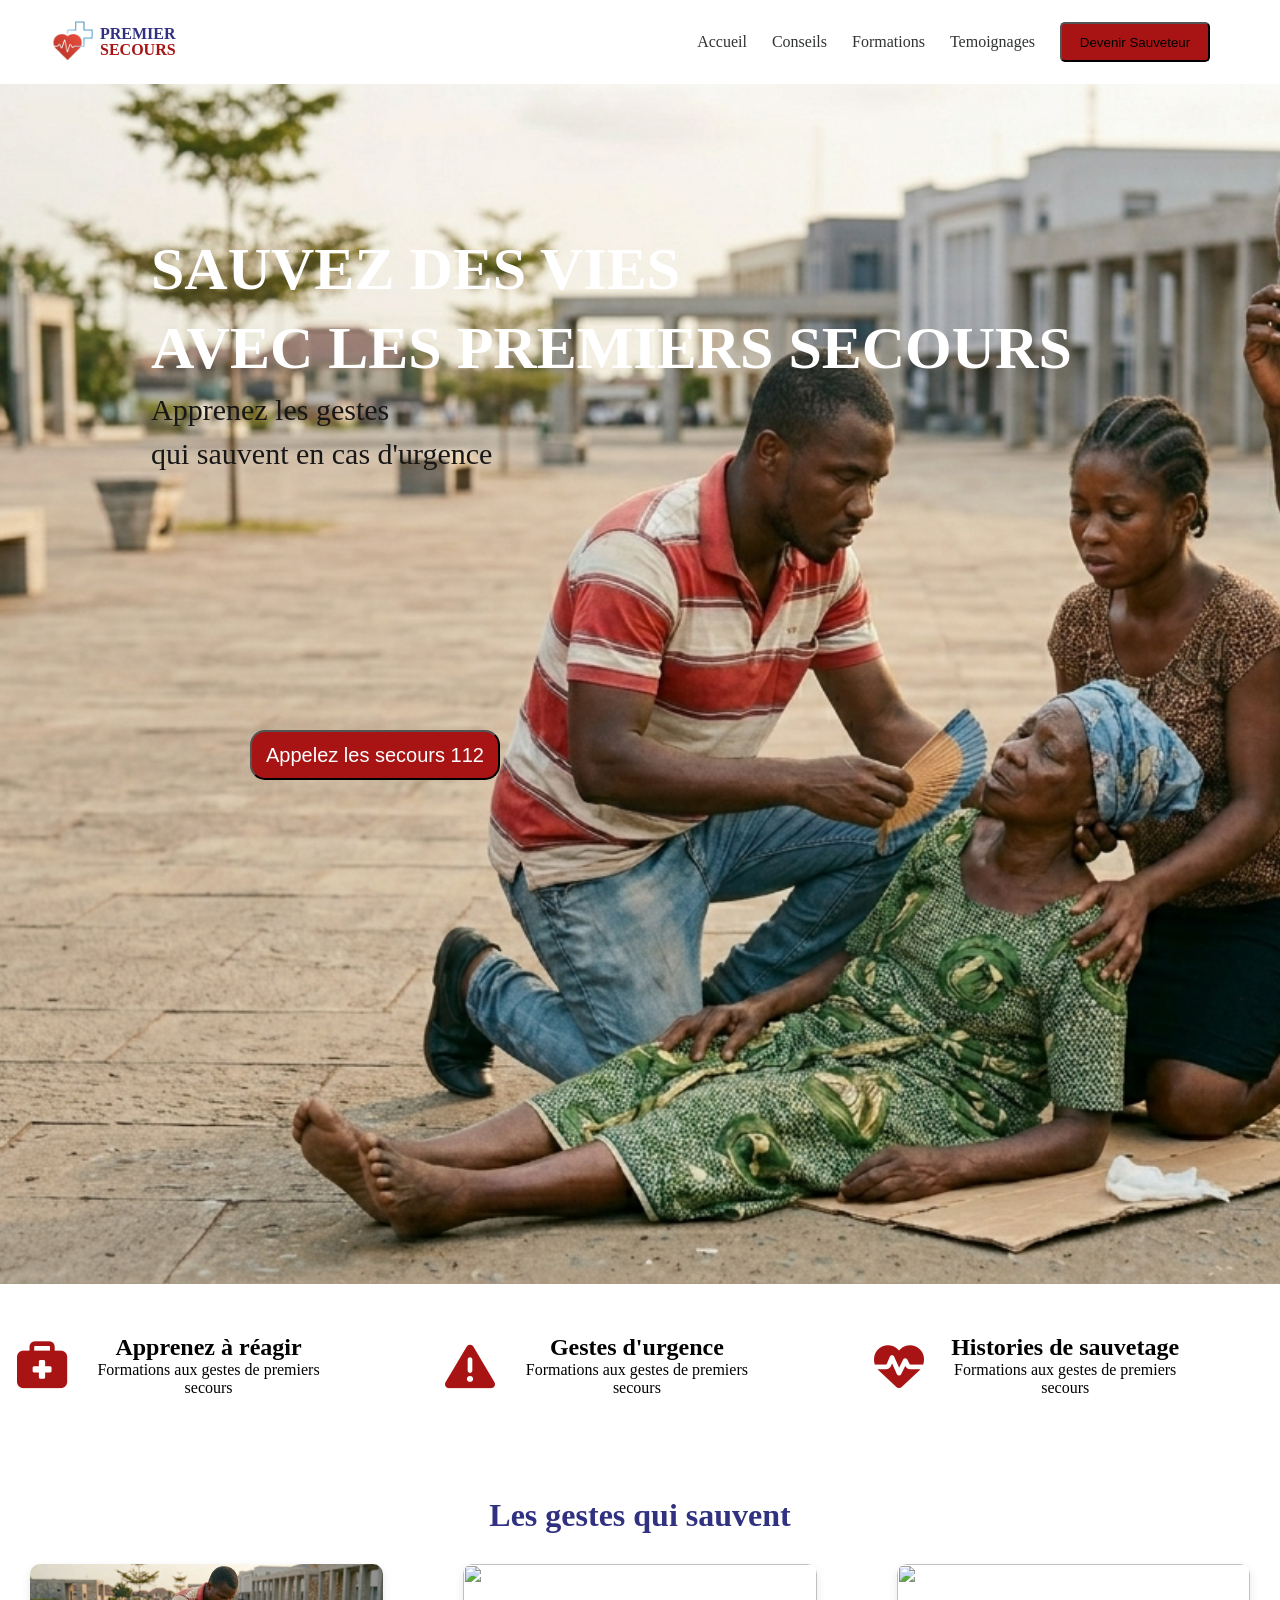
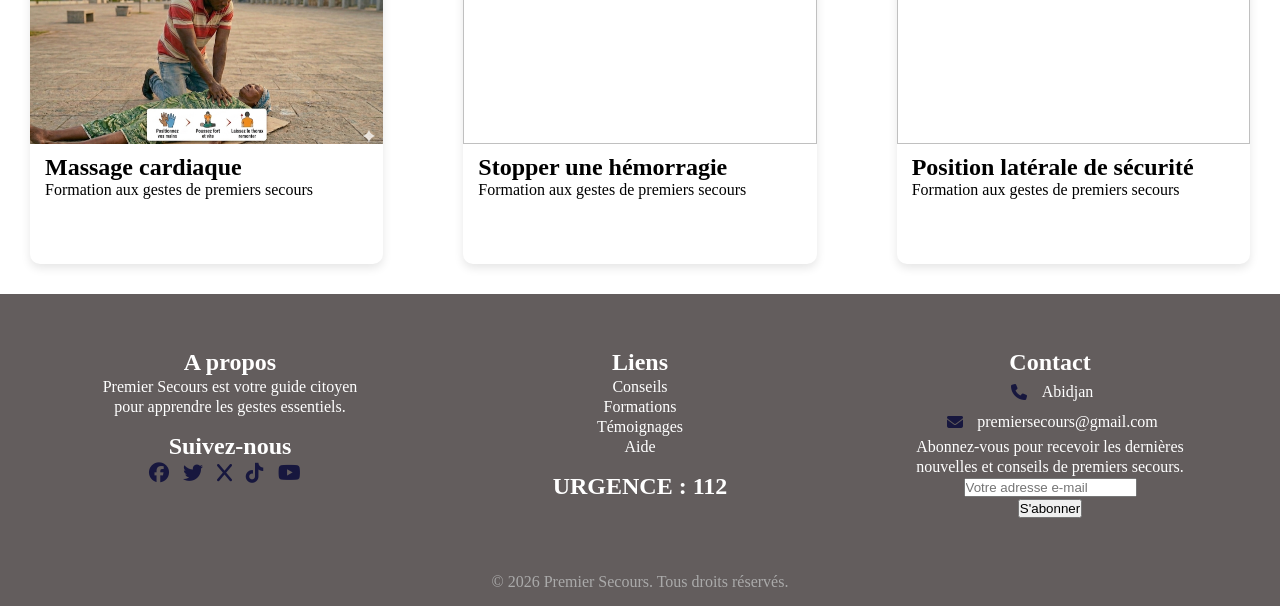
==== index.html @ 4443586c "premier secours" ====
<!doctype html>
<html lang="en">
  <head>
    <meta charset="UTF-8" />
    <meta name="viewport" content="width=device-width, initial-scale=1.0" />
    <title>Document</title>
    <link rel="stylesheet" href="style.css" />
    <link
      rel="stylesheet"
      href="https://cdnjs.cloudflare.com/ajax/libs/font-awesome/6.5.1/css/all.min.css"
    />
  </head>
  <body>
    <header>
      <div class="head">
        <div class="hero">
          <img src="./images/logo.jpeg" alt="logo" />
        </div>

        <div class="text-logo">
          <div class="logo1">PREMIER</div>
          <div class="logo2">SECOURS</div>
        </div>
      </div>

      <div class="menu">
        <ul>
          <li><a href="index.html">Accueil</a></li>
          <li><a href="pages/conseils.html">Conseils</a></li>
          <li><a href="pages/formations.html">Formations</a></li>
          <li><a href="pages/temoignages.html">Temoignages</a></li>
          <div class="sauveteur">
            <a href="inscription.html">
              <button>Devenir Sauveteur</button>
            </a>
          </div>
        </ul>
      </div>
    </header>

    <div class="fond">
      <h1>SAUVEZ DES VIES</h1>
      <h1>AVEC LES PREMIERS SECOURS</h1>
      <p>Apprenez les gestes</p>
      <p>qui sauvent en cas d'urgence</p>
      <button>Appelez les secours 112</button>
    </div>

    <div class="ensemble-geste">
      <div class="item">
        <div class="icone">
          <i class="fa-solid fa-briefcase-medical"></i>
        </div>

        <div class="geste">
          <h2>Apprenez à réagir</h2>
          <p>Formations aux gestes de premiers secours</p>
        </div>
      </div>

      <div class="item">
        <div class="icone">
          <i class="fa-solid fa-triangle-exclamation"></i>
        </div>

        <div class="geste">
          <h2>Gestes d'urgence</h2>
          <p>Formations aux gestes de premiers secours</p>
        </div>
      </div>

      <div class="item">
        <div class="icone">
          <i class="fa-solid fa-heart-pulse"></i>
        </div>

        <div class="geste">
          <h2>Histories de sauvetage</h2>
          <p>Formations aux gestes de premiers secours</p>
        </div>
      </div>
    </div>

    <div class="titre">
      <h1>Les gestes qui sauvent</h1>
    </div>

    <figure class="cadr">
      <div class="cadre">
        <div class="cadre-container">
          <img src="images/massage.png" alt="" />
        </div>
        <div class="container">
          <h2>Massage cardiaque</h2>
          <p>Formation aux gestes de premiers secours</p>
        </div>
      </div>

      <div class="cadre">
        <div class="cadre-container">
          <img src="images/hermorragie.png" alt="" />
        </div>
        <div class="container">
          <h2>Stopper une hémorragie</h2>
          <p>Formation aux gestes de premiers secours</p>
        </div>
      </div>

      <div class="cadre">
        <div class="cadre-container">
          <img src="images/postion_latérale.png" alt="" />
        </div>
        <div class="container">
          <h2>Position latérale de sécurité</h2>
          <p>Formation aux gestes de premiers secours</p>
        </div>
      </div>
    </figure>

    <footer>
      <div class="foot">
     
        <div class="contain">
          <h2>A propos</h2>
          <p>Premier Secours est votre guide citoyen</p>
          <p>pour apprendre les gestes essentiels.</p>

          <h2>Suivez-nous</h2>
          <div class="social">
            <a href="#"><i class="fa-brands fa-facebook"></i></a>
            <a href="#"><i class="fa-brands fa-twitter"></i></a>
            <a href="#"><i class="fa-solid fa-x"></i></a>
            <a href="#"><i class="fa-brands fa-tiktok"></i></a>
            <a href="#"><i class="fa-brands fa-youtube"></i></a>
            
          </div>
        </div>

        
        <div class="contain">
          <h2>Liens</h2>
          <p>Conseils</p>
          <p>Formations</p>
          <p>Témoignages</p>
          <p>Aide</p>

          <h2>URGENCE : 112</h2>
        </div>

     
        <div class="contain">
          <h2>Contact</h2>

          <div class="contact">
            <i class="fa-solid fa-phone"></i>
            <span>Abidjan</span>
          </div>

          <div class="contact">
            <i class="fa-solid fa-envelope"></i>
            <span>premiersecours@gmail.com</span>
          </div>

          <p>
            Abonnez-vous pour recevoir les dernières 
          </p>
          <p>
            nouvelles et conseils de premiers secours.
          </p>

          <input type="email" placeholder="Votre adresse e-mail" />
          <button>S'abonner</button>
        </div>
      </div>

     
      <p class="copyright">
        &copy; 2026 Premier Secours. Tous droits réservés.
      </p>
    </footer>
  </body>
</html>
---- style.css ----
* {
  margin: 0;
  padding: 0;
}

body {
  margin: 0;
  padding: 0;
  overflow-x: hidden; /* Empêche le débordement horizontal */
}

header {
  background-color: white;
  padding-right: 70px;
  padding-left: 30px;
  display: flex;
  align-items: center;
  justify-content: space-between;
}

.head {
  display: flex;
  align-items: center;
  height: 70%;
  width: 10%;
}

.hero img {
  width: 80px;
  height: auto;
  margin-right: -10px;
}

.text-logo {
  display: flex;
  flex-direction: column; /* place les éléments verticalement (de haut en bas) */
  line-height: 1; /* permet de contrôler la distance verticale de premier et secours*/
}

.logo1 {
  color: rgb(49, 49, 130);
  font-weight: bold;
}

.logo2 {
  color: rgb(168, 20, 20);
  font-weight: bold;
}

menu {
  gap: 70px;
}

.menu ul {
  display: flex;
  list-style: none;
  gap: 25px;
  padding: 0px;
  justify-content: flex-end;
  align-items: center;
}

.menu button {
  background-color: rgb(168, 20, 20);
  width: 150px;
  height: 40px;
  border-radius: 5px;
}

a {
  text-decoration: none;
  color: rgb(49, 51, 51);
  cursor: pointer, blue;
}

.fond {
  padding: 150px;
  height: 900px;
  width: 100%;
  background-image: url(./images/fond.png);
  background-position: center;
  background-repeat: no-repeat;
  background-size: cover;
  display: flex;
  margin-bottom: 50px;
  flex-direction: column;
  gap: 8px; /* espace entre tous les éléments */
}

.fond h1 {
  padding: 1px;
  color: white;
  font-size: 60px;
}

.fond p {
  padding: 1px;
  color: rgb(24, 23, 23);
  font-size: 30px;
}

.fond button {
  background-color: rgb(168, 20, 20);
  width: 250px;
  height: 50px;
  border-radius: 15px;
  margin-top: 250px;
  margin-left: 100px;
  color: white;
  font-size: 20px;
}

.ensemble-geste {
  display: flex;
  text-align: center;
  justify-content: center;
  margin-right: 0px;
  margin-bottom: 100px;
  gap: 5px;
}

.item {
  display: flex;
  align-items: center;
  gap: 10px; /* 🔥 rapproche icône et texte */
}

.icone {
  display: flex;
  width: 100px;
  justify-content: center;
  gap: 5px;
}
.icone i {
  font-size: 50px;
  color: rgb(168, 20, 20);
}

.geste {
  margin-right: 100px;
}

.titre {
  text-align: center;
  color: rgb(49, 49, 130);
}

.cadr {
  display: flex;
  gap: 20px;
}
.cadre {
  display: flex;
  flex-direction: column;
  width: 100%;
  height: 300px;
  border-radius: 10px;
  overflow: hidden;
  margin: 30px;
  box-shadow: 0 4px 10px rgba(0, 0, 0, 0.1);
}

.cadre-container {
  width: 100%;
  height: 180px;
}

.cadre-container img {
  width: 100%;
  height: 100%;
  object-fit: cover; /* ajuste l'image pour remplir le cadre sans déformation */
}

.cadre:hover {
  transform: scale(1.03);
  transition: 0.3s;
}

.container {
  width: 100%;
  padding: 10px 15px;
  display: flex;
  flex-direction: column;
  justify-content: center;
}

.foot {
  display: flex;
  justify-content: space-between;
  gap: 30px;
  padding: 40px;
  background: #635d5d;
  color: white;
  text-align: center;
}

.contain {
  flex: 1;
  display: flex;
  flex-direction: column;
  align-items: center;
  text-align: center;
  gap: 2px;
}

.contain h2 {
 margin-top: 15px;
}
.social a {
  margin-right: 10px;
  color: white;
  font-size: 20px;
}

.social i{
  color: rgb(23, 23, 62);
}


.contact {
  display: flex;
  align-items: center;
  gap: 10px;
  margin: 5px 0;
}

.contact i {
  width: 25px;       
  text-align: center;
  color: rgb(23, 23, 62)  ;
}

.copyright {
  text-align: center;
  padding: 15px;
  background: #635d5d;
  color: #aaa;
}
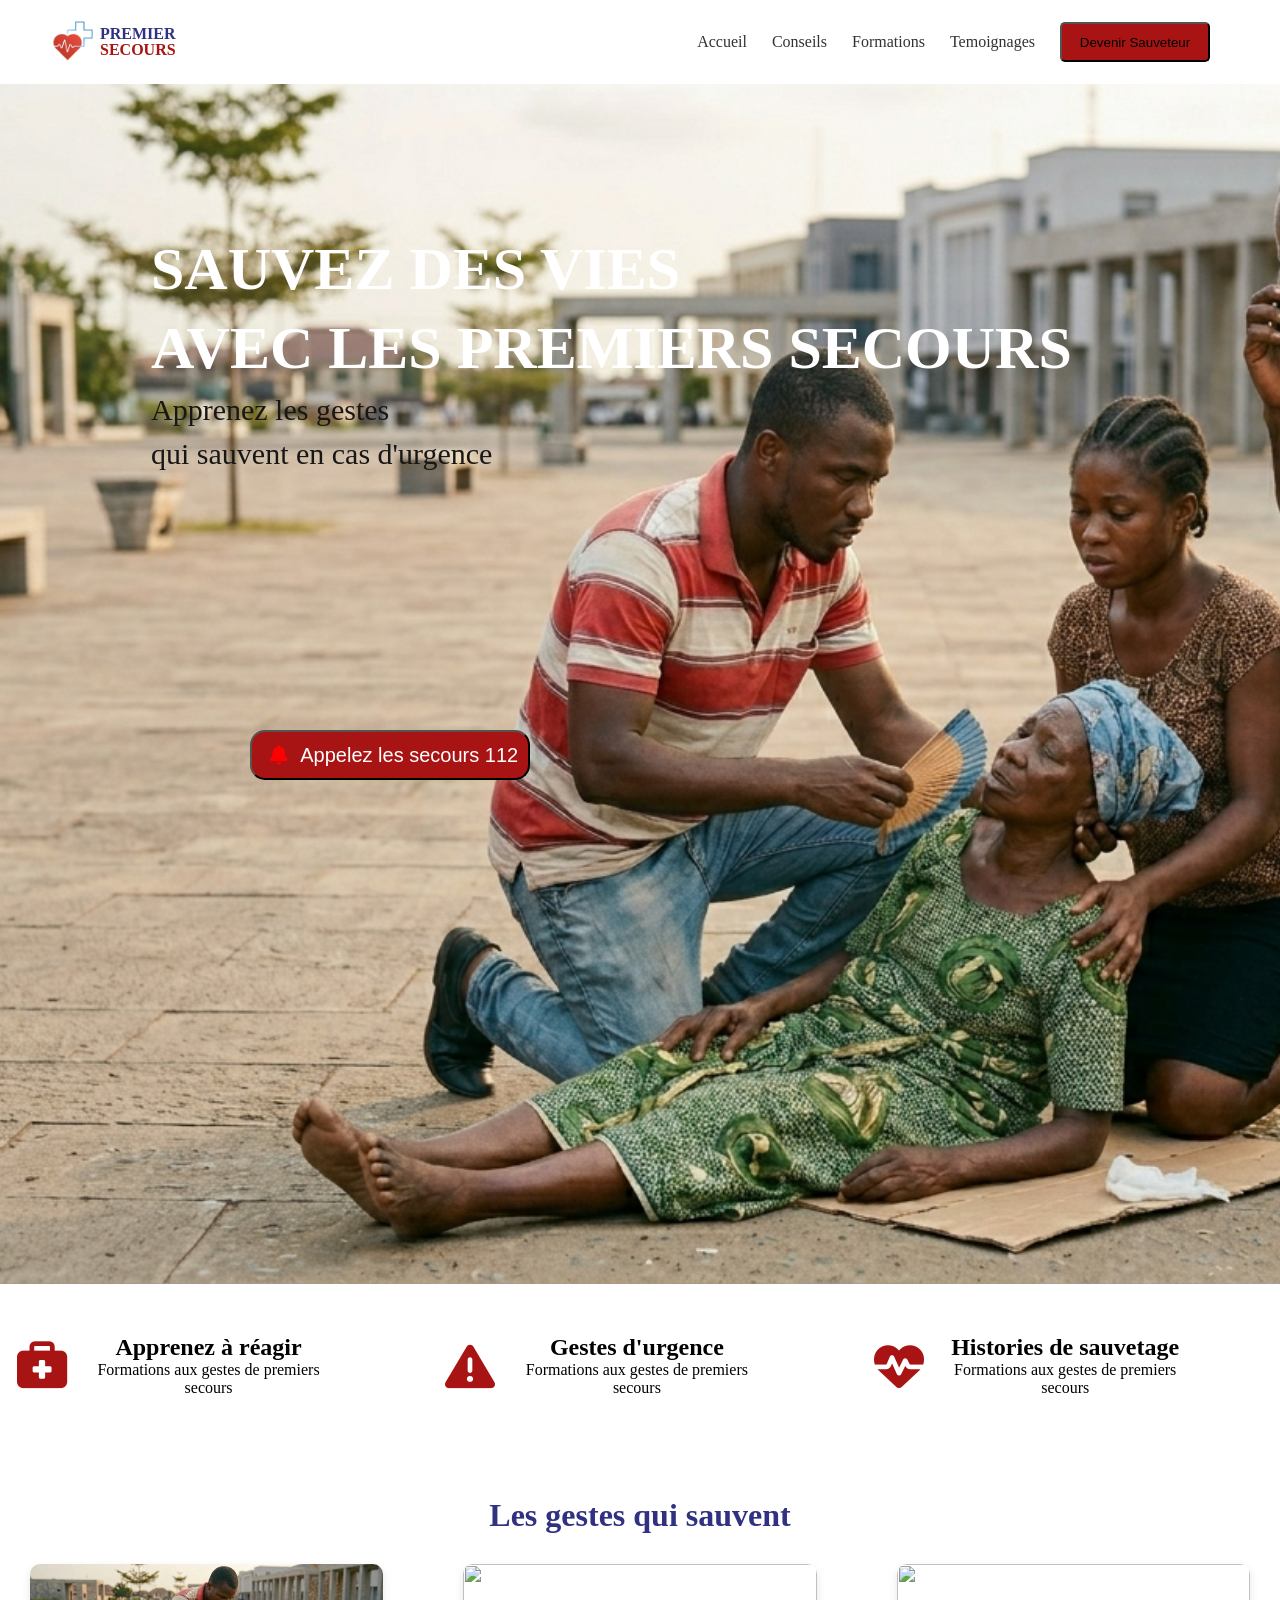
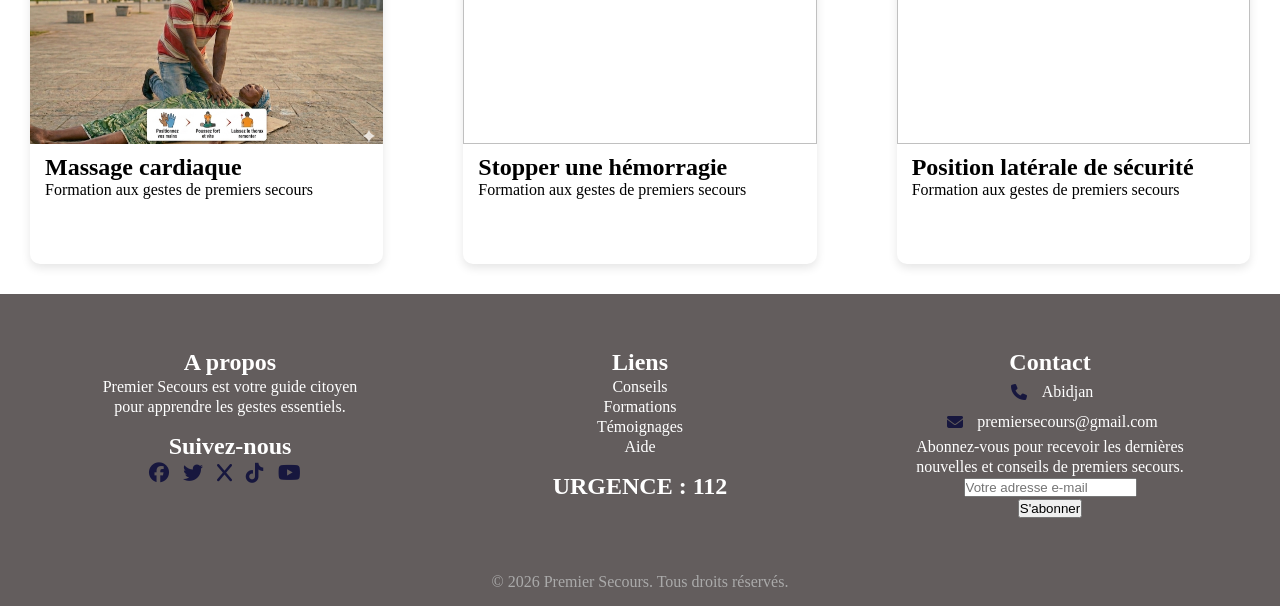
==== commit 605df818: "mise à jour 3" ====
--- a/index.html
+++ b/index.html
@@ -43,7 +43,10 @@
       <h1>AVEC LES PREMIERS SECOURS</h1>
       <p>Apprenez les gestes</p>
       <p>qui sauvent en cas d'urgence</p>
-      <button>Appelez les secours 112</button>
+      <button>
+        <i class="fa-solid fa-bell"></i>
+        Appelez les secours 112
+      </button>
     </div>
 
     <div class="ensemble-geste">
@@ -119,7 +122,6 @@
 
     <footer>
       <div class="foot">
-     
         <div class="contain">
           <h2>A propos</h2>
           <p>Premier Secours est votre guide citoyen</p>
@@ -132,11 +134,9 @@
             <a href="#"><i class="fa-solid fa-x"></i></a>
             <a href="#"><i class="fa-brands fa-tiktok"></i></a>
             <a href="#"><i class="fa-brands fa-youtube"></i></a>
-            
           </div>
         </div>
 
-        
         <div class="contain">
           <h2>Liens</h2>
           <p>Conseils</p>
@@ -147,7 +147,6 @@
           <h2>URGENCE : 112</h2>
         </div>
 
-     
         <div class="contain">
           <h2>Contact</h2>
 
@@ -161,19 +160,14 @@
             <span>premiersecours@gmail.com</span>
           </div>
 
-          <p>
-            Abonnez-vous pour recevoir les dernières 
-          </p>
-          <p>
-            nouvelles et conseils de premiers secours.
-          </p>
+          <p>Abonnez-vous pour recevoir les dernières</p>
+          <p>nouvelles et conseils de premiers secours.</p>
 
           <input type="email" placeholder="Votre adresse e-mail" />
           <button>S'abonner</button>
         </div>
       </div>
 
-     
       <p class="copyright">
         &copy; 2026 Premier Secours. Tous droits réservés.
       </p>
--- a/style.css
+++ b/style.css
@@ -99,9 +99,15 @@
   font-size: 30px;
 }
 
+.fond i{
+  color: red;
+  font-size: 20px;
+  margin: 8px;
+}
+
 .fond button {
   background-color: rgb(168, 20, 20);
-  width: 250px;
+  width: 280px;
   height: 50px;
   border-radius: 15px;
   margin-top: 250px;
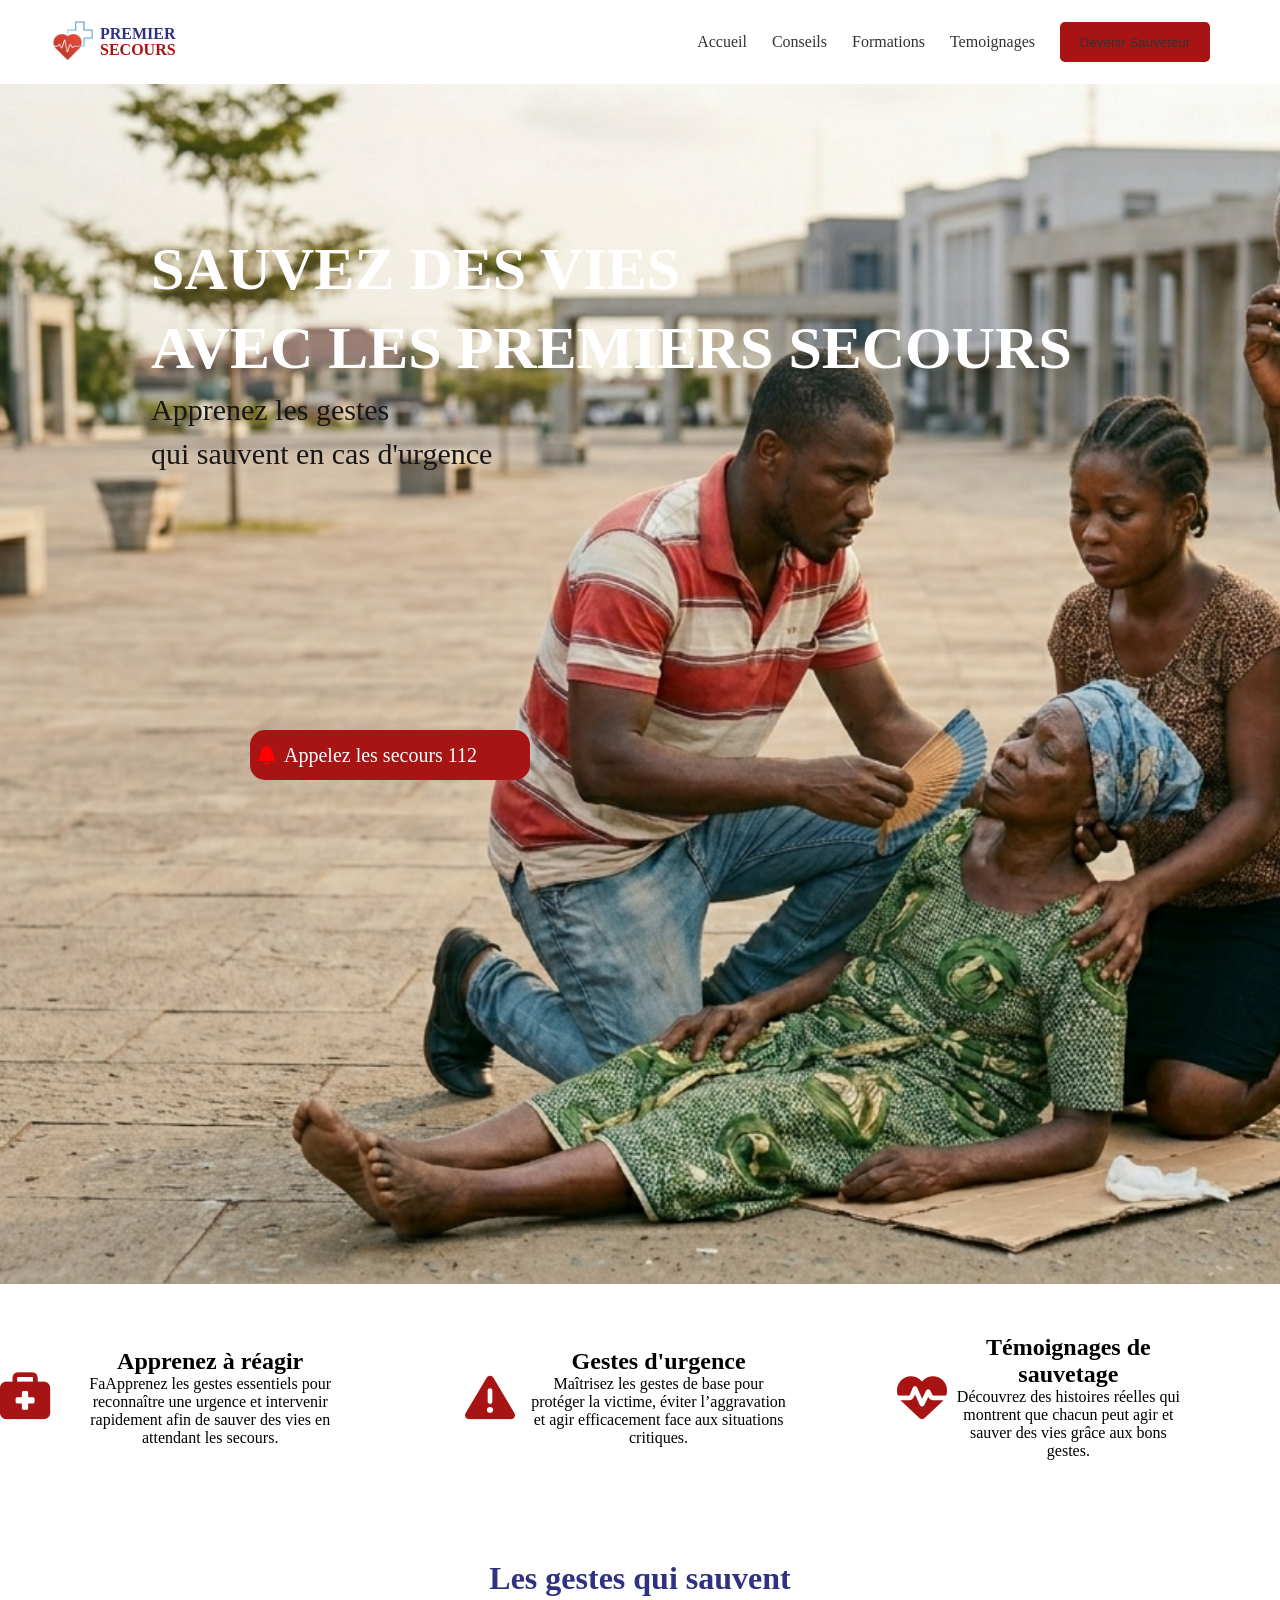
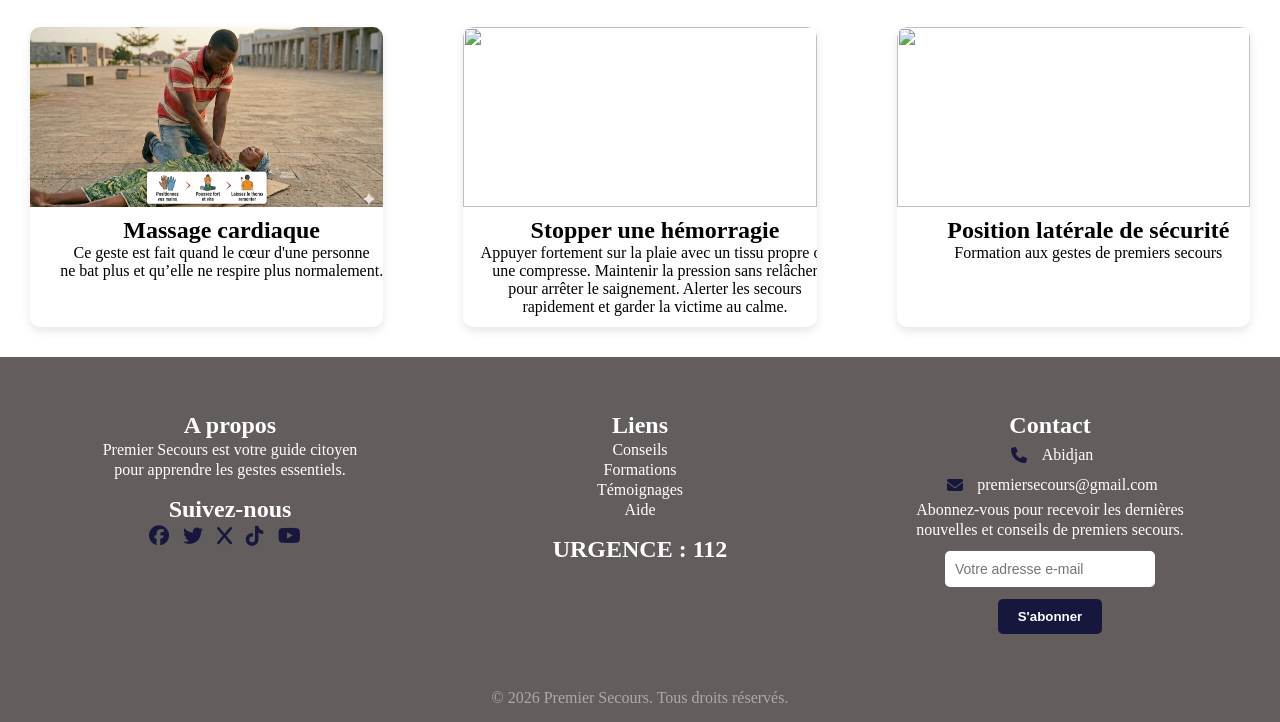
==== commit a3bfb1c0: "Mise à jour" ====
--- a/index.html
+++ b/index.html
@@ -43,10 +43,10 @@
       <h1>AVEC LES PREMIERS SECOURS</h1>
       <p>Apprenez les gestes</p>
       <p>qui sauvent en cas d'urgence</p>
-      <button>
+      <a href="tel:112" class="btn-urgence">
         <i class="fa-solid fa-bell"></i>
         Appelez les secours 112
-      </button>
+      </a>
     </div>
 
     <div class="ensemble-geste">
@@ -57,7 +57,11 @@
 
         <div class="geste">
           <h2>Apprenez à réagir</h2>
-          <p>Formations aux gestes de premiers secours</p>
+          <p>
+            FaApprenez les gestes essentiels pour reconnaître une urgence et
+            intervenir rapidement afin de sauver des vies en attendant les
+            secours.
+          </p>
         </div>
       </div>
 
@@ -68,7 +72,10 @@
 
         <div class="geste">
           <h2>Gestes d'urgence</h2>
-          <p>Formations aux gestes de premiers secours</p>
+          <p>
+            Maîtrisez les gestes de base pour protéger la victime, éviter
+            l’aggravation et agir efficacement face aux situations critiques.
+          </p>
         </div>
       </div>
 
@@ -78,8 +85,11 @@
         </div>
 
         <div class="geste">
-          <h2>Histories de sauvetage</h2>
-          <p>Formations aux gestes de premiers secours</p>
+          <h2>Témoignages de sauvetage</h2>
+          <p>
+            Découvrez des histoires réelles qui montrent que chacun peut agir et
+            sauver des vies grâce aux bons gestes.
+          </p>
         </div>
       </div>
     </div>
@@ -95,7 +105,10 @@
         </div>
         <div class="container">
           <h2>Massage cardiaque</h2>
-          <p>Formation aux gestes de premiers secours</p>
+          <p>
+            Ce geste est fait quand le cœur d'une personne <br />
+            ne bat plus et qu’elle ne respire plus normalement.
+          </p>
         </div>
       </div>
 
@@ -105,7 +118,12 @@
         </div>
         <div class="container">
           <h2>Stopper une hémorragie</h2>
-          <p>Formation aux gestes de premiers secours</p>
+          <p>
+            Appuyer fortement sur la plaie avec un tissu propre ou une
+            compresse. Maintenir la pression sans relâcher pour arrêter le
+            saignement. Alerter les secours rapidement et garder la victime au
+            calme.
+          </p>
         </div>
       </div>
 
--- a/style.css
+++ b/style.css
@@ -65,6 +65,9 @@
   width: 150px;
   height: 40px;
   border-radius: 5px;
+  border: none;
+  cursor: pointer;
+  color: rgb(49, 51, 51);
 }
 
 a {
@@ -99,13 +102,15 @@
   font-size: 30px;
 }
 
-.fond i{
+.fond i {
   color: red;
   font-size: 20px;
   margin: 8px;
 }
 
-.fond button {
+.btn-urgence {
+  display: inline-flex;
+  align-items: center;
   background-color: rgb(168, 20, 20);
   width: 280px;
   height: 50px;
@@ -114,6 +119,14 @@
   margin-left: 100px;
   color: white;
   font-size: 20px;
+  text-decoration: none;
+  cursor: pointer;
+}
+
+.btn-urgence:hover {
+  background-color: red;
+  transform: scale(1.05);
+  transition: 0.3s;
 }
 
 .ensemble-geste {
@@ -188,6 +201,7 @@
   display: flex;
   flex-direction: column;
   justify-content: center;
+  text-align: center;
 }
 
 .foot {
@@ -210,7 +224,7 @@
 }
 
 .contain h2 {
- margin-top: 15px;
+  margin-top: 15px;
 }
 .social a {
   margin-right: 10px;
@@ -218,10 +232,9 @@
   font-size: 20px;
 }
 
-.social i{
+.social i {
   color: rgb(23, 23, 62);
 }
-
 
 .contact {
   display: flex;
@@ -231,9 +244,40 @@
 }
 
 .contact i {
-  width: 25px;       
-  text-align: center;
-  color: rgb(23, 23, 62)  ;
+  width: 25px;
+  text-align: center;
+  color: rgb(23, 23, 62);
+}
+
+.contain input {
+  width: 50%;
+  padding: 10px;
+  margin-top: 10px;
+  border-radius: 5px;
+  border: none;
+  outline: none;
+  font-size: 14px;
+}
+
+.contain input:focus {
+  box-shadow: 0 0 5px rgba(255, 255, 255, 0.5);
+}
+
+.contain button {
+  margin-top: 10px;
+  padding: 10px 20px;
+  background-color: rgb(23, 23, 62);
+  color: white;
+  border: none;
+  border-radius: 5px;
+  cursor: pointer;
+  font-weight: bold;
+  transition: 0.3s;
+}
+
+.contain button:hover {
+  background-color: rgb(23, 23, 62);
+  transform: scale(1.05);
 }
 
 .copyright {
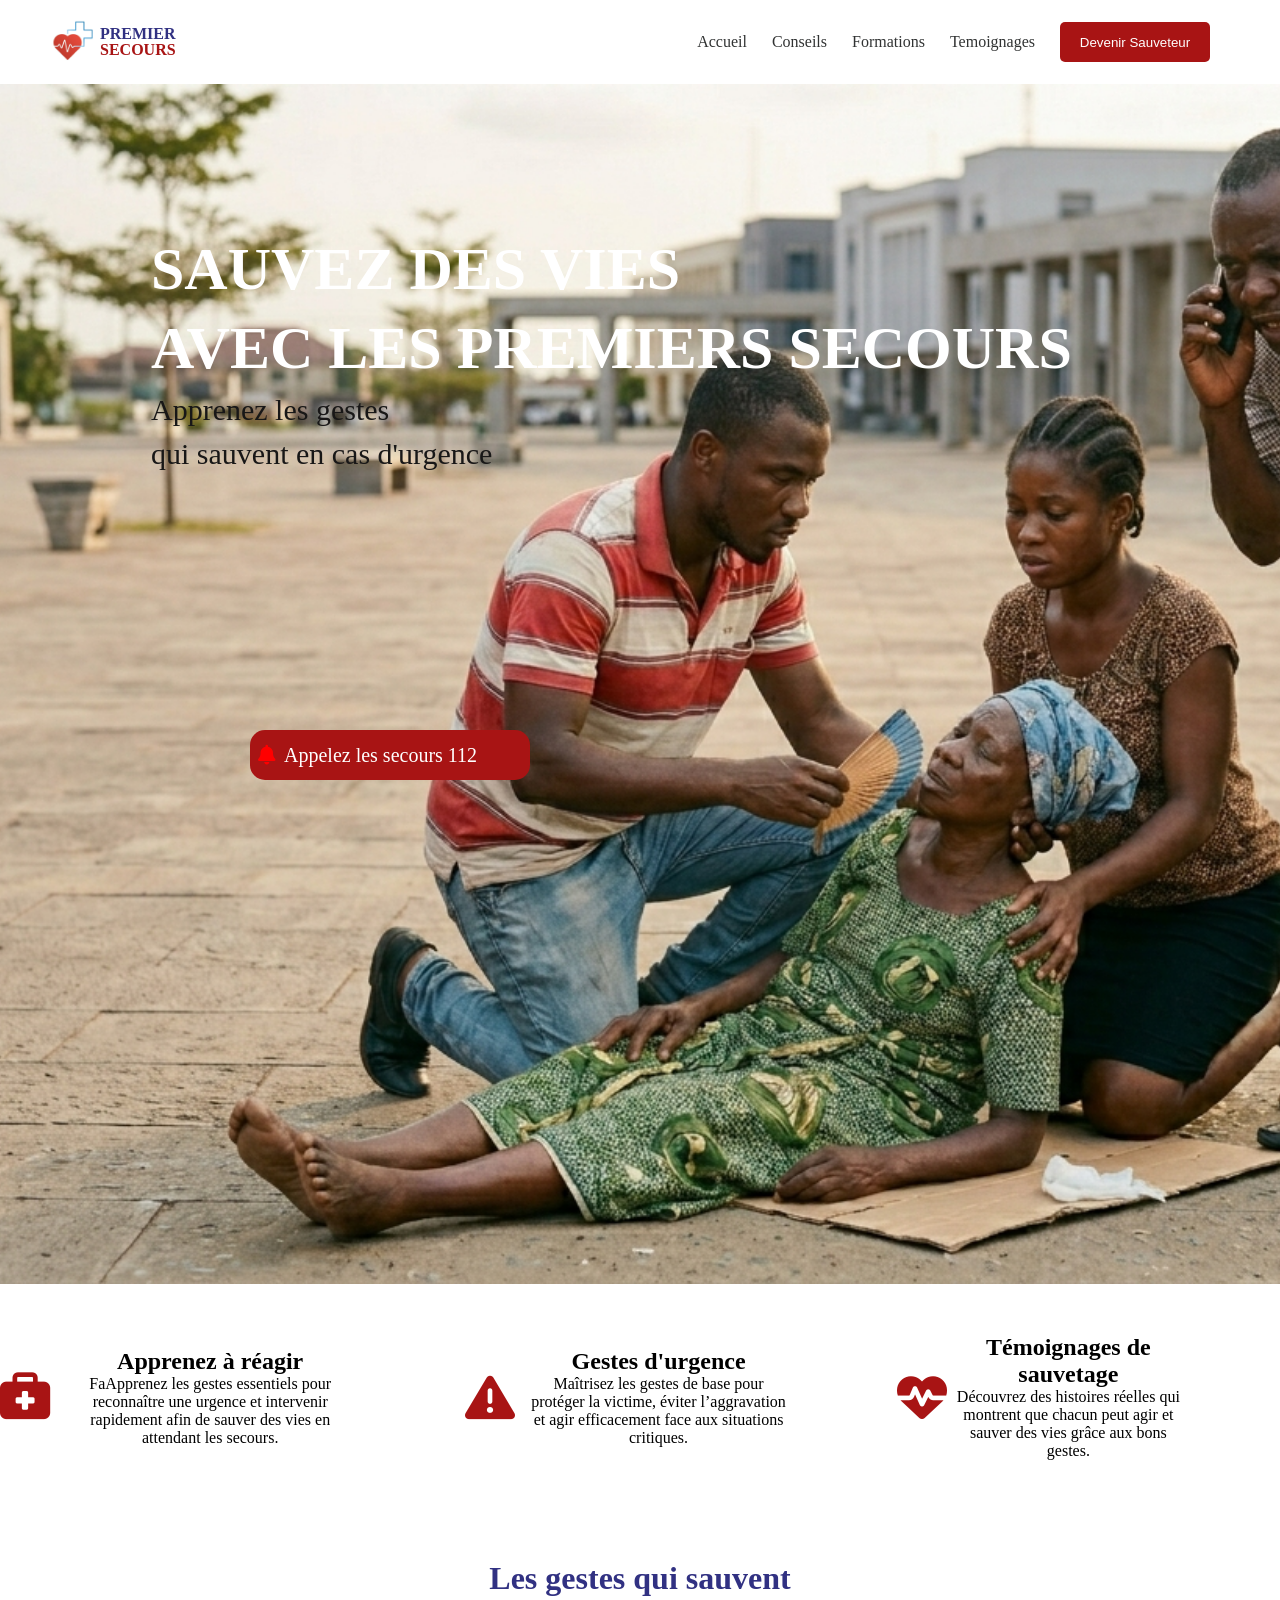
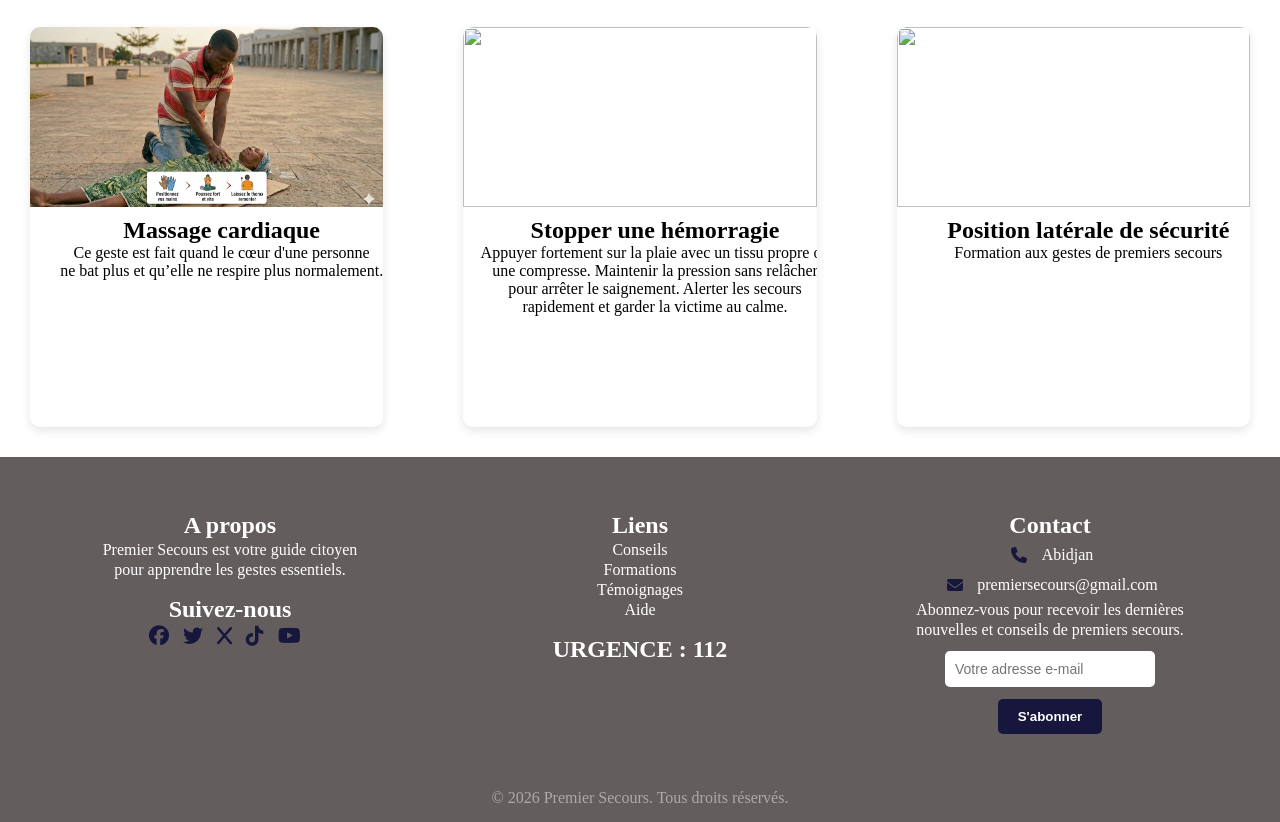
==== commit 40491c81: "Finalisation" ====
--- a/index.html
+++ b/index.html
@@ -29,11 +29,11 @@
           <li><a href="pages/conseils.html">Conseils</a></li>
           <li><a href="pages/formations.html">Formations</a></li>
           <li><a href="pages/temoignages.html">Temoignages</a></li>
-          <div class="sauveteur">
-            <a href="inscription.html">
-              <button>Devenir Sauveteur</button>
-            </a>
-          </div>
+          <li class="sauveteur">
+  <a href="inscription.html">
+    <button>Devenir Sauveteur</button>
+  </a>
+</li>
         </ul>
       </div>
     </header>
--- a/style.css
+++ b/style.css
@@ -67,7 +67,7 @@
   border-radius: 5px;
   border: none;
   cursor: pointer;
-  color: rgb(49, 51, 51);
+  color: white;
 }
 
 a {
@@ -79,7 +79,7 @@
 .fond {
   padding: 150px;
   height: 900px;
-  width: 100%;
+  width: 90%;
   background-image: url(./images/fond.png);
   background-position: center;
   background-repeat: no-repeat;
@@ -172,7 +172,7 @@
   display: flex;
   flex-direction: column;
   width: 100%;
-  height: 300px;
+  height: 400px;
   border-radius: 10px;
   overflow: hidden;
   margin: 30px;
@@ -202,6 +202,13 @@
   flex-direction: column;
   justify-content: center;
   text-align: center;
+  padding: 10px 15px;
+  align-items: center
+}
+
+.container h2,
+.container p {
+ margin: 0
 }
 
 .foot {
@@ -286,3 +293,112 @@
   background: #635d5d;
   color: #aaa;
 }
+
+
+
+
+
+@media screen and (max-width: 768px) {
+
+  /* HEADER */
+  header {
+    flex-direction: column;
+    padding: 10px;
+    gap: 10px;
+  }
+
+  .menu ul {
+    flex-direction: column;
+    gap: 10px;
+  }
+
+  .menu button {
+    width: 100%;
+  }
+
+  /* HERO */
+  .fond {
+    padding: 40px 20px;
+    height: auto;
+    width: 100%;
+    text-align: center;
+    align-items: center;
+  }
+
+  .fond h1 {
+    font-size: 28px;
+  }
+
+  .fond p {
+    font-size: 18px;
+  }
+
+  .btn-urgence {
+    margin: 20px auto;
+    width: 100%;
+    max-width: 280px;
+    justify-content: center;
+  }
+
+  /* BLOCS GESTES */
+  .ensemble-geste {
+    flex-direction: column;
+    gap: 30px;
+    padding: 20px;
+  }
+
+  .item {
+    flex-direction: column;
+    text-align: center;
+  }
+
+  .geste {
+    margin: 0;
+  }
+
+  /* CARTES */
+  .cadr {
+    flex-direction: column;
+    align-items: center;
+  }
+
+  .cadre {
+    width: 90%;
+    margin: 15px 0;
+  }
+
+  /* FOOTER */
+  .foot {
+    flex-direction: column;
+    gap: 20px;
+  }
+
+  .contain input {
+    width: 90%;
+  }
+}
+
+
+/* ============================= */
+/* 📱 TABLETTE (max-width: 1024px) */
+/* ============================= */
+@media screen and (max-width: 1024px) {
+
+  .cadr {
+    flex-wrap: wrap;
+    justify-content: center;
+  }
+
+  .cadre {
+    width: 45%;
+  }
+
+  .ensemble-geste {
+    flex-wrap: wrap;
+    gap: 20px;
+  }
+
+  .item {
+    width: 45%;
+  }
+}
